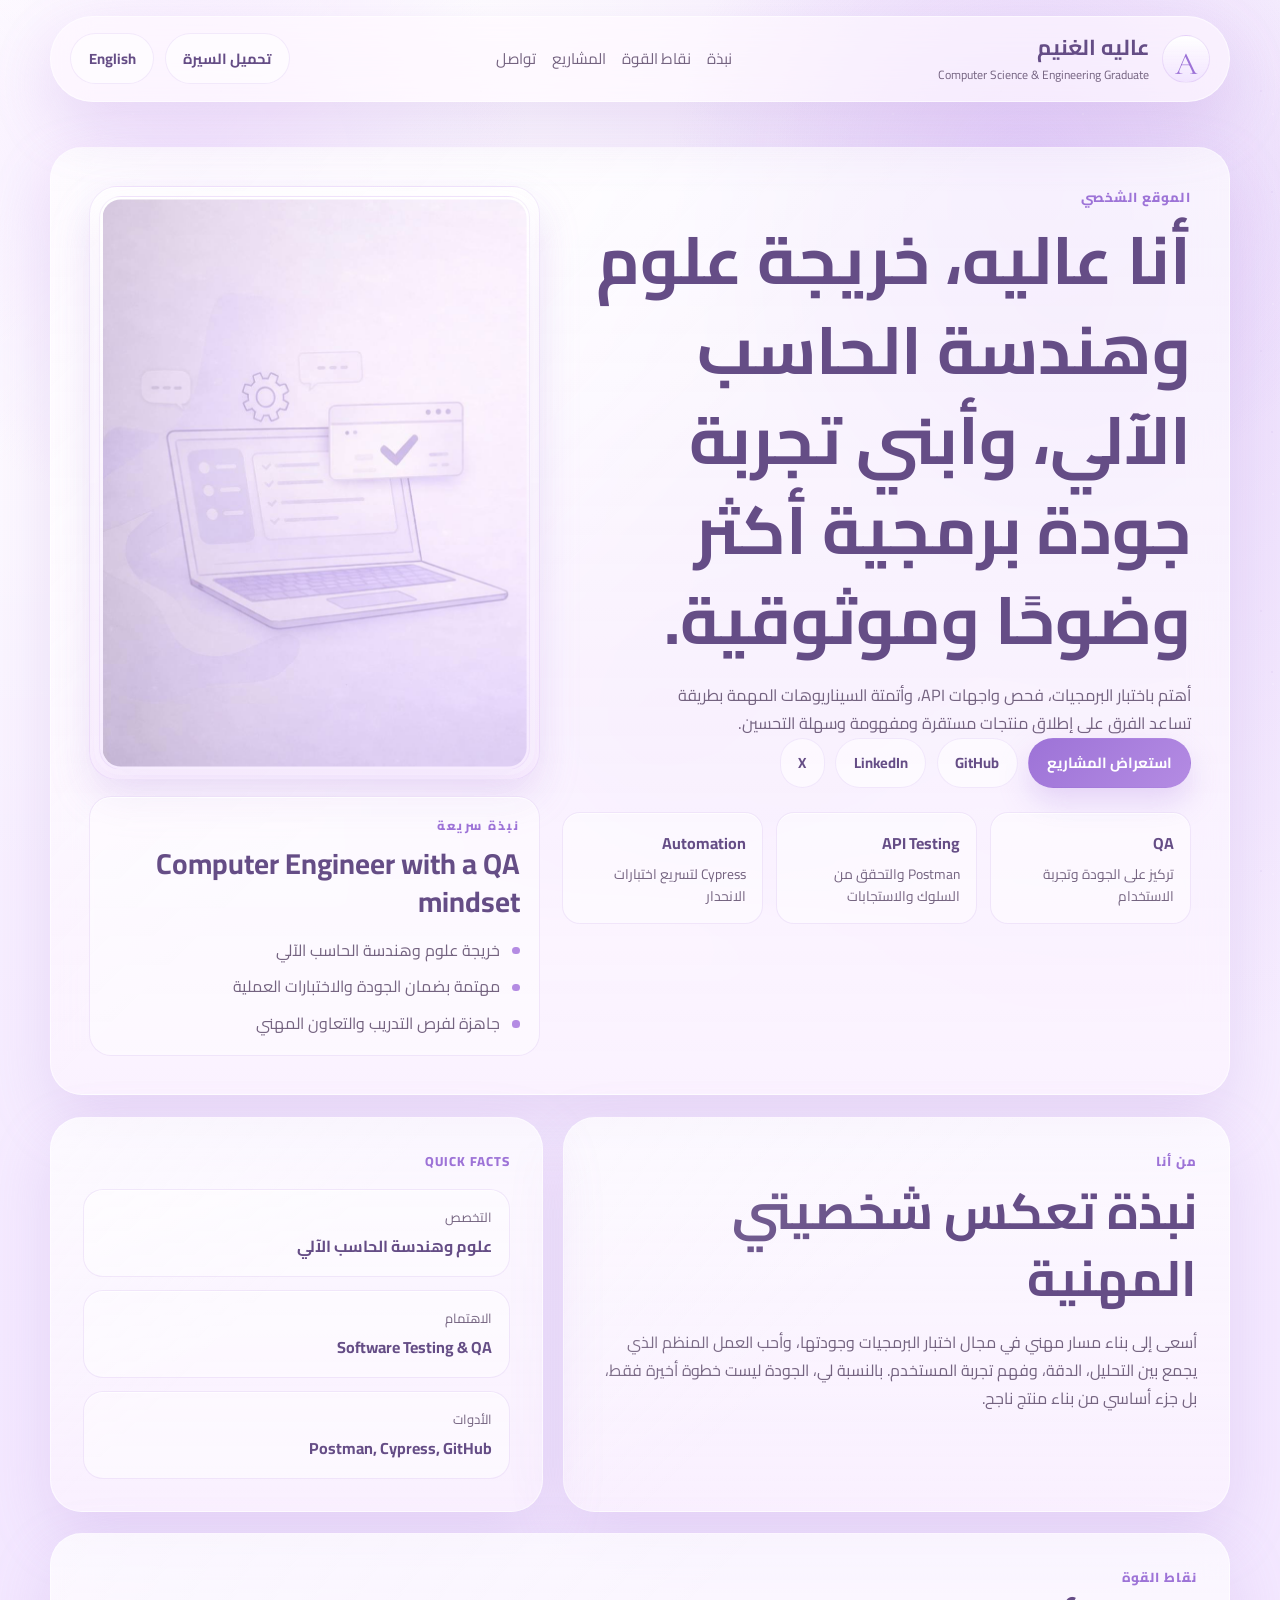
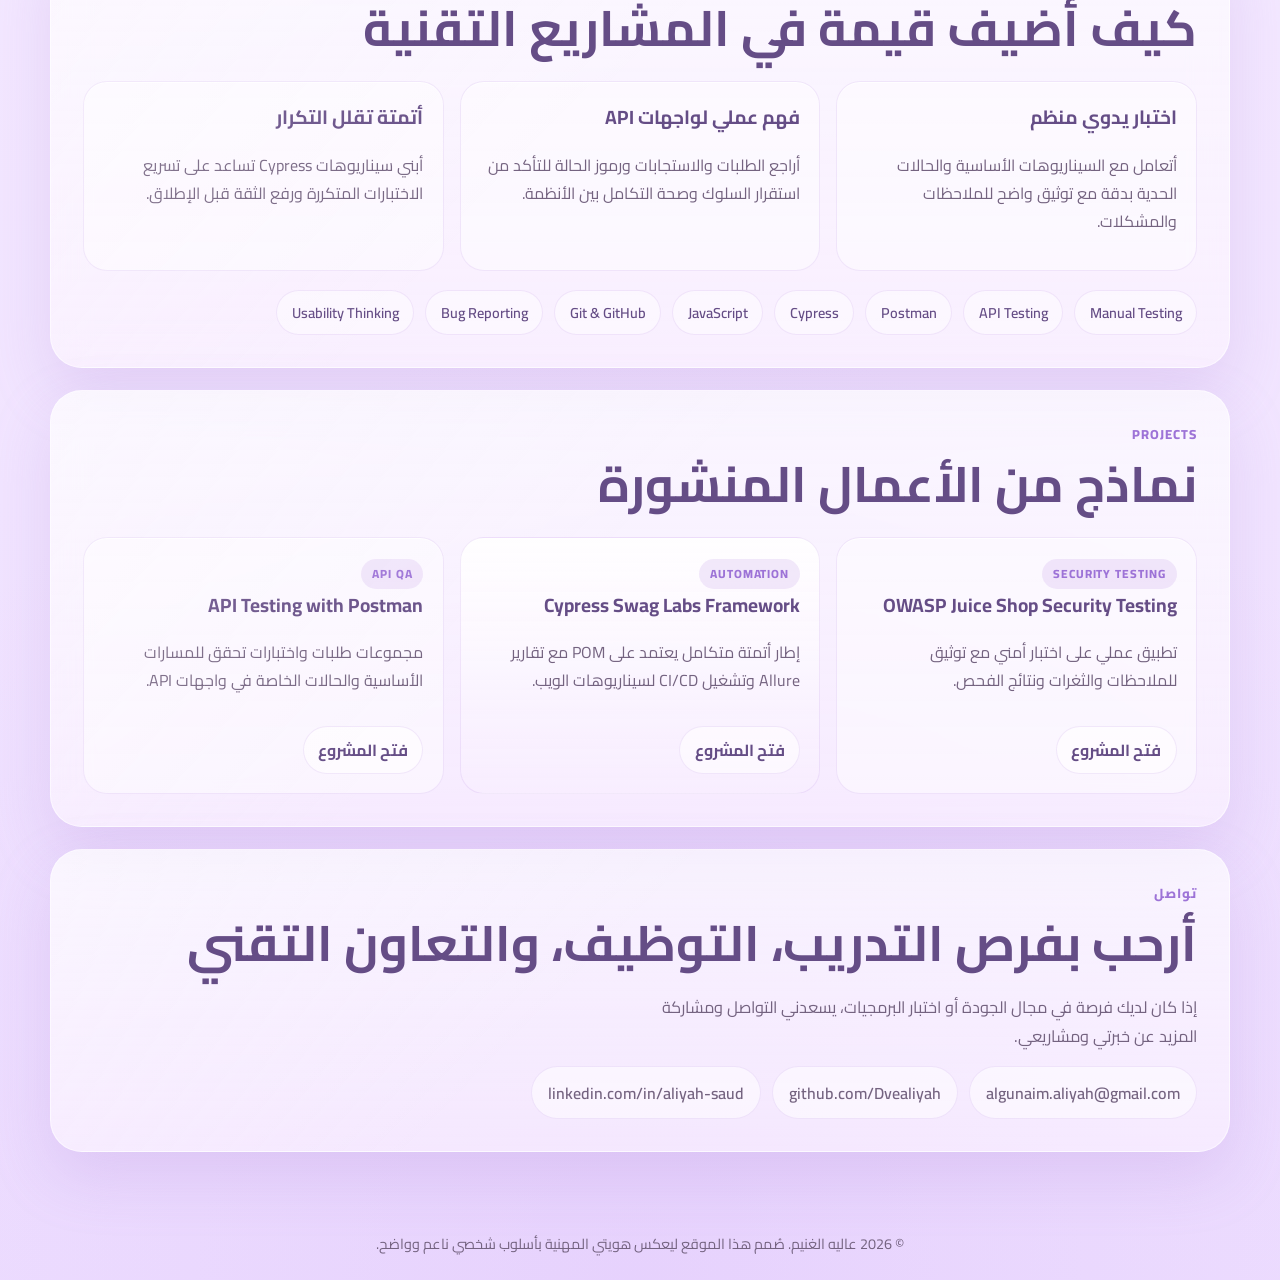
==== index.html @ 01784c76 "Add files via upload" ====
<!DOCTYPE html>
<html lang="ar" dir="rtl">
<head>
  <meta charset="UTF-8">
  <meta name="viewport" content="width=device-width, initial-scale=1.0">
  <title>عاليه الغنيم | موقع شخصي</title>
  <meta
    name="description"
    content="الموقع الشخصي لعاليه الغنيم، خريجة علوم وهندسة الحاسب الآلي، مع نبذة ومهارات ومشاريع في اختبار البرمجيات وضمان الجودة."
  >
  <link rel="preconnect" href="https://fonts.googleapis.com">
  <link rel="preconnect" href="https://fonts.gstatic.com" crossorigin>
  <link
    href="https://fonts.googleapis.com/css2?family=Cairo:wght@400;600;700;800&family=Cormorant+Garamond:wght@500;600;700&family=Manrope:wght@400;500;600;700&display=swap"
    rel="stylesheet"
  >
  <link rel="stylesheet" href="style.css">
</head>
<body>
  <div class="page-glow" aria-hidden="true"></div>
  <div class="page-noise" aria-hidden="true"></div>

  <header class="topbar">
    <a class="brand" href="#home" aria-label="الرئيسية">
      <span class="brand-mark">A</span>
      <span class="brand-copy">
        <strong>عاليه الغنيم</strong>
        <small>Computer Science & Engineering Graduate</small>
      </span>
    </a>

    <nav class="nav-links" aria-label="التنقل الرئيسي">
      <a href="#about">نبذة</a>
      <a href="#strengths">نقاط القوة</a>
      <a href="#projects">المشاريع</a>
      <a href="#contact">تواصل</a>
    </nav>

    <div class="top-actions">
      <a class="btn btn-soft" href="Aliyah AlGhunaim.CV" download>تحميل السيرة</a>
      <a class="btn btn-soft" href="en.html">English</a>
    </div>
  </header>

  <main id="home">
    <section class="hero panel reveal">
      <div class="hero-copy">
        <p class="eyebrow">الموقع الشخصي</p>
        <h1>أنا عاليه، خريجة علوم وهندسة الحاسب الآلي، وأبني تجربة جودة برمجية أكثر وضوحًا وموثوقية.</h1>
        <p class="lead">
          أهتم باختبار البرمجيات، فحص واجهات API، وأتمتة السيناريوهات المهمة بطريقة تساعد الفرق على
          إطلاق منتجات مستقرة ومفهومة وسهلة التحسين.
        </p>

        <div class="hero-actions">
          <a class="btn btn-primary" href="#projects">استعراض المشاريع</a>
          <a class="btn btn-soft" href="https://github.com/Dvealiyah" target="_blank" rel="noopener noreferrer">GitHub</a>
          <a class="btn btn-soft" href="https://www.linkedin.com/in/aliyah-saud" target="_blank" rel="noopener noreferrer">LinkedIn</a>
          <a class="btn btn-soft" href="https://x.com/Dvealiyah" target="_blank" rel="noopener noreferrer">X</a>
        </div>

        <div class="hero-metrics">
          <article>
            <strong>QA</strong>
            <span>تركيز على الجودة وتجربة الاستخدام</span>
          </article>
          <article>
            <strong>API Testing</strong>
            <span>Postman والتحقق من السلوك والاستجابات</span>
          </article>
          <article>
            <strong>Automation</strong>
            <span>Cypress لتسريع اختبارات الانحدار</span>
          </article>
        </div>
      </div>

      <div class="hero-visual">
        <figure class="portrait-card">
          <img src="qa-illustration-v2.jpg" alt="رسم توضيحي لاختبار البرمجيات على جهاز محمول">
        </figure>

        <aside class="status-card">
          <p>نبذة سريعة</p>
          <h2>Computer Engineer with a QA mindset</h2>
          <ul>
            <li>خريجة علوم وهندسة الحاسب الآلي</li>
            <li>مهتمة بضمان الجودة والاختبارات العملية</li>
            <li>جاهزة لفرص التدريب والتعاون المهني</li>
          </ul>
        </aside>
      </div>
    </section>

    <section id="about" class="section-grid reveal">
      <article class="panel intro-card">
        <p class="eyebrow">من أنا</p>
        <h2>نبذة تعكس شخصيتي المهنية</h2>
        <p>
          أسعى إلى بناء مسار مهني في مجال اختبار البرمجيات وجودتها، وأحب العمل المنظم الذي يجمع بين
          التحليل، الدقة، وفهم تجربة المستخدم. بالنسبة لي، الجودة ليست خطوة أخيرة فقط، بل جزء أساسي
          من بناء منتج ناجح.
        </p>
      </article>

      <article class="panel facts-card">
        <p class="eyebrow">Quick Facts</p>
        <div class="facts-list">
          <div>
            <span>التخصص</span>
            <strong>علوم وهندسة الحاسب الآلي</strong>
          </div>
          <div>
            <span>الاهتمام</span>
            <strong>Software Testing & QA</strong>
          </div>
          <div>
            <span>الأدوات</span>
            <strong>Postman, Cypress, GitHub</strong>
          </div>
        </div>
      </article>
    </section>

    <section id="strengths" class="panel reveal">
      <div class="section-heading">
        <p class="eyebrow">نقاط القوة</p>
        <h2>كيف أضيف قيمة في المشاريع التقنية</h2>
      </div>

      <div class="cards three-up">
        <article class="soft-card">
          <h3>اختبار يدوي منظم</h3>
          <p>أتعامل مع السيناريوهات الأساسية والحالات الحدية بدقة مع توثيق واضح للملاحظات والمشكلات.</p>
        </article>

        <article class="soft-card">
          <h3>فهم عملي لواجهات API</h3>
          <p>أراجع الطلبات والاستجابات ورموز الحالة للتأكد من استقرار السلوك وصحة التكامل بين الأنظمة.</p>
        </article>

        <article class="soft-card">
          <h3>أتمتة تقلل التكرار</h3>
          <p>أبني سيناريوهات Cypress تساعد على تسريع الاختبارات المتكررة ورفع الثقة قبل الإطلاق.</p>
        </article>
      </div>

      <div class="skill-band">
        <span>Manual Testing</span>
        <span>API Testing</span>
        <span>Postman</span>
        <span>Cypress</span>
        <span>JavaScript</span>
        <span>Git & GitHub</span>
        <span>Bug Reporting</span>
        <span>Usability Thinking</span>
      </div>
    </section>

    <section id="projects" class="panel reveal">
      <div class="section-heading">
        <p class="eyebrow">Projects</p>
        <h2>نماذج من الأعمال المنشورة</h2>
      </div>

      <div class="cards project-layout">
        <article class="project-card">
          <span class="pill">Security Testing</span>
          <h3>OWASP Juice Shop Security Testing</h3>
          <p>تطبيق عملي على اختبار أمني مع توثيق للملاحظات والثغرات ونتائج الفحص.</p>
          <a href="https://github.com/Dvealiyah/owasp-juice-shop-security-testing" target="_blank" rel="noopener noreferrer">فتح المشروع</a>
        </article>

        <article class="project-card featured">
          <span class="pill">Automation</span>
          <h3> Cypress Swag Labs Framework</h3>
          <p>إطار أتمتة متكامل يعتمد على POM مع تقارير Allure وتشغيل CI/CD لسيناريوهات الويب.</p>
          <a href="https://github.com/Dvealiyah/Cypress-Automation-Project-Swag-Labs-POM-Allure-Reports-CI-CD" target="_blank" rel="noopener noreferrer">فتح المشروع</a>
        </article>

        <article class="project-card">
          <span class="pill">API QA</span>
          <h3>API Testing with Postman</h3>
          <p>مجموعات طلبات واختبارات تحقق للمسارات الأساسية والحالات الخاصة في واجهات API.</p>
          <a href="https://github.com/Dvealiyah/API-Testing-Postman-" target="_blank" rel="noopener noreferrer">فتح المشروع</a>
        </article>
      </div>
    </section>

    <section id="contact" class="contact-block reveal">
      <article class="panel contact-panel">
        <div class="section-heading">
          <p class="eyebrow">تواصل</p>
          <h2>أرحب بفرص التدريب، التوظيف، والتعاون التقني</h2>
        </div>

        <p class="lead">
          إذا كان لديك فرصة في مجال الجودة أو اختبار البرمجيات، يسعدني التواصل ومشاركة المزيد عن
          خبرتي ومشاريعي.
        </p>

        <div class="contact-links">
          <a href="mailto:algunaim.aliyah@gmail.com">algunaim.aliyah@gmail.com</a>
          <a href="https://github.com/Dvealiyah" target="_blank" rel="noopener noreferrer">github.com/Dvealiyah</a>
          <a href="https://www.linkedin.com/in/aliyah-saud" target="_blank" rel="noopener noreferrer">linkedin.com/in/aliyah-saud</a>
        </div>
      </article>
    </section>
  </main>

  <footer class="footer">
    <p>© 2026 عاليه الغنيم. صُمم هذا الموقع ليعكس هويتي المهنية بأسلوب شخصي ناعم وواضح.</p>
  </footer>
</body>
</html>
---- style.css ----
:root {
  --bg: #f8f1ff;
  --bg-deep: #eadbff;
  --surface: rgba(255, 255, 255, 0.58);
  --surface-strong: rgba(255, 255, 255, 0.74);
  --line: rgba(154, 118, 191, 0.2);
  --line-strong: rgba(154, 118, 191, 0.34);
  --text: #5d4d69;
  --text-soft: #746380;
  --heading: #654d86;
  --accent: #b48be3;
  --accent-strong: #9d73d7;
  --accent-fade: rgba(180, 139, 227, 0.18);
  --shadow: 0 24px 60px rgba(173, 133, 215, 0.22);
  --radius-xl: 32px;
  --radius-lg: 24px;
  --radius-md: 18px;
  --max-width: 1180px;
}

* {
  box-sizing: border-box;
}

html {
  scroll-behavior: smooth;
}

body {
  margin: 0;
  min-height: 100vh;
  font-family: "Manrope", sans-serif;
  color: var(--text);
  background:
    radial-gradient(circle at top left, rgba(255, 255, 255, 0.92), transparent 28%),
    radial-gradient(circle at 85% 12%, rgba(202, 167, 245, 0.34), transparent 26%),
    radial-gradient(circle at 50% 100%, rgba(219, 190, 250, 0.4), transparent 32%),
    linear-gradient(180deg, #fefbff 0%, #f4e9ff 46%, #eedfff 100%);
  line-height: 1.75;
  overflow-x: hidden;
}

body,
button,
input,
textarea {
  -webkit-font-smoothing: antialiased;
}

img {
  max-width: 100%;
}

a {
  color: inherit;
}

.page-glow,
.page-noise {
  position: fixed;
  inset: 0;
  pointer-events: none;
  z-index: -2;
}

.page-glow {
  background:
    radial-gradient(circle at 15% 20%, rgba(244, 229, 255, 0.95), transparent 26%),
    radial-gradient(circle at 80% 18%, rgba(214, 182, 247, 0.42), transparent 28%),
    radial-gradient(circle at 50% 80%, rgba(232, 211, 252, 0.46), transparent 35%);
}

.page-noise {
  z-index: -1;
  opacity: 0.22;
  background-image:
    radial-gradient(circle at 20% 30%, rgba(255, 255, 255, 0.8) 0 1px, transparent 1.2px),
    radial-gradient(circle at 70% 60%, rgba(255, 255, 255, 0.75) 0 1px, transparent 1.2px),
    radial-gradient(circle at 30% 80%, rgba(201, 176, 235, 0.7) 0 1px, transparent 1.3px),
    radial-gradient(circle at 85% 35%, rgba(201, 176, 235, 0.7) 0 1px, transparent 1.3px);
  background-size: 210px 210px, 190px 190px, 240px 240px, 260px 260px;
}

.topbar,
main,
.footer {
  width: min(var(--max-width), calc(100% - 2rem));
  margin-inline: auto;
}

.topbar {
  margin-top: 1rem;
  padding: 1rem 1.2rem;
  border: 1px solid rgba(255, 255, 255, 0.55);
  border-radius: 999px;
  background: rgba(255, 248, 255, 0.62);
  backdrop-filter: blur(18px);
  box-shadow: var(--shadow);
  display: flex;
  align-items: center;
  justify-content: space-between;
  gap: 1rem;
  position: sticky;
  top: 0.85rem;
  z-index: 20;
}

.brand {
  display: inline-flex;
  align-items: center;
  gap: 0.8rem;
  text-decoration: none;
  min-width: 0;
}

.brand-mark {
  width: 3rem;
  height: 3rem;
  border-radius: 50%;
  display: grid;
  place-items: center;
  flex-shrink: 0;
  font-family: "Cormorant Garamond", serif;
  font-size: 2rem;
  color: var(--accent-strong);
  background: linear-gradient(180deg, rgba(255, 255, 255, 0.95), rgba(240, 226, 255, 0.84));
  border: 1px solid rgba(180, 139, 227, 0.22);
  box-shadow: inset 0 1px 0 rgba(255, 255, 255, 0.8);
}


.brand-copy {
  display: grid;
  gap: 0.1rem;
}

.brand-copy strong,
.brand-copy small {
  white-space: nowrap;
}

.brand-copy strong {
  font-family: "Cormorant Garamond", serif;
  font-size: 1.35rem;
  font-weight: 700;
  color: var(--heading);
}

.brand-copy small {
  font-size: 0.75rem;
  color: var(--text-soft);
}

.nav-links,
.top-actions,
.hero-actions,
.contact-links,
.skill-band {
  display: flex;
  flex-wrap: wrap;
}

.nav-links {
  gap: 1rem;
}

.nav-links a {
  text-decoration: none;
  font-size: 0.95rem;
  color: var(--text-soft);
  transition: color 0.2s ease, transform 0.2s ease;
}

.nav-links a:hover,
.nav-links a:focus-visible {
  color: var(--heading);
  transform: translateY(-1px);
}

.top-actions,
.hero-actions {
  gap: 0.65rem;
}

.btn {
  display: inline-flex;
  align-items: center;
  justify-content: center;
  padding: 0.72rem 1.1rem;
  border-radius: 999px;
  text-decoration: none;
  font-size: 0.92rem;
  font-weight: 700;
  border: 1px solid transparent;
  transition: transform 0.2s ease, box-shadow 0.2s ease, border-color 0.2s ease, background-color 0.2s ease;
}

.btn:hover,
.btn:focus-visible {
  transform: translateY(-2px);
}

.btn-primary {
  color: #fff;
  background: linear-gradient(135deg, var(--accent-strong), var(--accent));
  box-shadow: 0 14px 30px rgba(180, 139, 227, 0.3);
}

.btn-soft {
  color: var(--heading);
  background: rgba(255, 255, 255, 0.56);
  border-color: rgba(180, 139, 227, 0.16);
}

main {
  padding: 2.8rem 0 4rem;
}

.panel {
  position: relative;
  overflow: hidden;
  border: 1px solid rgba(255, 255, 255, 0.58);
  border-radius: var(--radius-xl);
  background: linear-gradient(180deg, rgba(255, 255, 255, 0.68), rgba(255, 247, 255, 0.55));
  box-shadow: var(--shadow);
  backdrop-filter: blur(18px);
}

.panel::after {
  content: "";
  position: absolute;
  inset: 0;
  background: linear-gradient(135deg, rgba(255, 255, 255, 0.2), transparent 45%);
  pointer-events: none;
}

.hero {
  display: grid;
  grid-template-columns: minmax(0, 1.2fr) minmax(290px, 0.86fr);
  gap: 1.4rem;
  padding: clamp(1.5rem, 3vw, 2.4rem);
}

.hero-copy,
.hero-visual,
.section-heading,
.facts-list,
.status-card ul {
  position: relative;
  z-index: 1;
}

.hero-copy h1,
.section-heading h2,
.intro-card h2,
.status-card h2 {
  margin: 0;
  font-family: "Cormorant Garamond", serif;
  color: var(--heading);
  line-height: 1.08;
}

.hero-copy h1 {
  margin-top: 0.4rem;
  font-size: clamp(2.35rem, 5.2vw, 4.7rem);
}

.eyebrow {
  margin: 0;
  color: var(--accent-strong);
  font-size: 0.82rem;
  letter-spacing: 0.18em;
  text-transform: uppercase;
  font-weight: 800;
}

.lead {
  margin: 1rem 0 0;
  max-width: 60ch;
  color: var(--text-soft);
  font-size: 1.02rem;
}

.hero-metrics {
  display: grid;
  grid-template-columns: repeat(3, minmax(0, 1fr));
  gap: 0.85rem;
  margin-top: 1.5rem;
}

.hero-metrics article,
.soft-card,
.project-card,
.status-card,
.facts-list > div {
  border: 1px solid rgba(180, 139, 227, 0.18);
  background: rgba(255, 255, 255, 0.46);
  box-shadow: inset 0 1px 0 rgba(255, 255, 255, 0.72);
}

.hero-metrics article {
  padding: 1rem;
  border-radius: var(--radius-md);
}

.hero-metrics strong {
  display: block;
  color: var(--heading);
  font-size: 1rem;
}

.hero-metrics span {
  display: block;
  margin-top: 0.35rem;
  color: var(--text-soft);
  font-size: 0.86rem;
  line-height: 1.6;
}

.hero-visual {
  display: grid;
  gap: 1rem;
  align-content: start;
}

.portrait-card {
  margin: 0;
  padding: 0.55rem;
  border-radius: 28px;
  background: linear-gradient(180deg, rgba(255, 255, 255, 0.64), rgba(248, 236, 255, 0.65));
  border: 1px solid rgba(180, 139, 227, 0.16);
  box-shadow:
    inset 0 1px 0 rgba(255, 255, 255, 0.8),
    0 18px 42px rgba(184, 148, 224, 0.18);
}

.portrait-card img {
  display: block;
  width: 100%;
  aspect-ratio: 3 / 4;
  object-fit: cover;
  object-position: center 18%;
  border-radius: 22px;
  background: linear-gradient(180deg, rgba(255, 255, 255, 0.55), rgba(245, 233, 255, 0.72));
  padding: 0.15rem;
  border: 1px solid rgba(188, 150, 227, 0.14);
  box-shadow:
    0 0 0 5px rgba(255, 255, 255, 0.16),
    0 18px 36px rgba(191, 157, 228, 0.16);
}

.status-card {
  padding: 1.1rem 1.2rem;
  border-radius: 22px;
}

.status-card p {
  margin: 0;
  color: var(--accent-strong);
  font-size: 0.78rem;
  font-weight: 800;
  letter-spacing: 0.16em;
  text-transform: uppercase;
}

.status-card h2 {
  margin-top: 0.45rem;
  font-size: 1.8rem;
}

.status-card ul {
  margin: 0.9rem 0 0;
  padding: 0;
  list-style: none;
  display: grid;
  gap: 0.55rem;
}

.status-card li {
  position: relative;
  padding-inline-start: 1.2rem;
  color: var(--text-soft);
}

.status-card li::before {
  content: "";
  position: absolute;
  inset-inline-start: 0;
  top: 0.7rem;
  width: 0.45rem;
  height: 0.45rem;
  border-radius: 50%;
  background: var(--accent);
}

.section-grid {
  display: grid;
  grid-template-columns: 1.15fr 0.85fr;
  gap: 1.2rem;
  margin-top: 1.35rem;
}

.intro-card,
.facts-card,
#strengths,
#projects,
.contact-panel {
  padding: clamp(1.4rem, 2.8vw, 2rem);
}

.intro-card p:last-child,
.soft-card p,
.project-card p,
.facts-list span,
.contact-links a {
  color: var(--text-soft);
}

.intro-card h2,
.section-heading h2 {
  margin-top: 0.35rem;
  font-size: clamp(2rem, 4vw, 3.1rem);
}

.facts-list {
  display: grid;
  gap: 0.8rem;
  margin-top: 1rem;
}

.facts-list > div {
  padding: 1rem 1.1rem;
  border-radius: 20px;
}

.facts-list span,
.facts-list strong {
  display: block;
}

.facts-list span {
  font-size: 0.82rem;
}

.facts-list strong {
  margin-top: 0.2rem;
  color: var(--heading);
  font-size: 1rem;
}

#strengths,
#projects,
.contact-block {
  margin-top: 1.35rem;
}

.cards {
  margin-top: 1.2rem;
  display: grid;
  gap: 1rem;
}

.three-up,
.project-layout {
  grid-template-columns: repeat(3, minmax(0, 1fr));
}

.soft-card,
.project-card {
  position: relative;
  padding: 1.2rem;
  border-radius: 24px;
}

.soft-card h3,
.project-card h3 {
  margin: 0 0 0.45rem;
  color: var(--heading);
  font-size: 1.2rem;
}

.skill-band {
  gap: 0.7rem;
  margin-top: 1.2rem;
}

.skill-band span {
  padding: 0.55rem 0.9rem;
  border-radius: 999px;
  border: 1px solid rgba(180, 139, 227, 0.18);
  background: rgba(255, 255, 255, 0.46);
  color: var(--heading);
  font-size: 0.9rem;
  font-weight: 600;
}

.pill {
  display: inline-flex;
  width: fit-content;
  padding: 0.28rem 0.68rem;
  border-radius: 999px;
  background: var(--accent-fade);
  color: var(--accent-strong);
  font-size: 0.74rem;
  font-weight: 800;
  letter-spacing: 0.08em;
  text-transform: uppercase;
}

.project-card a,
.contact-links a {
  text-decoration: none;
}

.project-card a {
  display: inline-flex;
  width: fit-content;
  margin-top: 1rem;
  padding: 0.55rem 0.9rem;
  border-radius: 999px;
  background: rgba(255, 255, 255, 0.58);
  border: 1px solid rgba(180, 139, 227, 0.18);
  color: var(--heading);
  font-weight: 700;
}

.project-card.featured {
  background:
    linear-gradient(180deg, rgba(255, 255, 255, 0.78), rgba(246, 233, 255, 0.68)),
    rgba(255, 255, 255, 0.5);
}

.contact-links {
  gap: 0.7rem;
  margin-top: 1rem;
}

.contact-links a {
  padding: 0.72rem 1rem;
  border-radius: 999px;
  border: 1px solid rgba(180, 139, 227, 0.18);
  background: rgba(255, 255, 255, 0.52);
  font-weight: 600;
}

.footer {
  margin-bottom: 1.5rem;
  text-align: center;
  color: var(--text-soft);
  font-size: 0.9rem;
}


.reveal {
  animation: rise 0.8s ease both;
}

@keyframes rise {
  from {
    opacity: 0;
    transform: translateY(18px);
  }
  to {
    opacity: 1;
    transform: translateY(0);
  }
}

html[dir="rtl"] body {
  font-family: "Cairo", "Manrope", sans-serif;
}

html[dir="rtl"] .brand-copy strong,
html[dir="rtl"] .hero-copy h1,
html[dir="rtl"] .section-heading h2,
html[dir="rtl"] .intro-card h2,
html[dir="rtl"] .status-card h2 {
  font-family: "Cairo", sans-serif;
  line-height: 1.35;
}

html[dir="rtl"] .eyebrow {
  letter-spacing: 0.08em;
}

@media (max-width: 1080px) {
  .topbar {
    border-radius: 28px;
    padding-inline: 1rem;
    flex-wrap: wrap;
    position: static;
  }

  .nav-links,
  .top-actions {
    width: 100%;
    justify-content: center;
  }

  .hero,
  .section-grid {
    grid-template-columns: 1fr;
  }

  .three-up,
  .project-layout,
  .hero-metrics {
    grid-template-columns: 1fr 1fr;
  }
}

@media (max-width: 720px) {
  .topbar,
  main,
  .footer {
    width: min(var(--max-width), calc(100% - 1rem));
  }

  .brand {
    width: 100%;
    justify-content: center;
  }

  .brand-copy strong,
  .brand-copy small {
    white-space: normal;
    text-align: center;
  }

  .hero {
    padding: 1.2rem;
  }

  .hero-copy h1 {
    font-size: clamp(2rem, 10vw, 3rem);
  }

  .three-up,
  .project-layout,
  .hero-metrics {
    grid-template-columns: 1fr;
  }

  .btn,
  .project-card a,
  .contact-links a {
    width: 100%;
  }
}
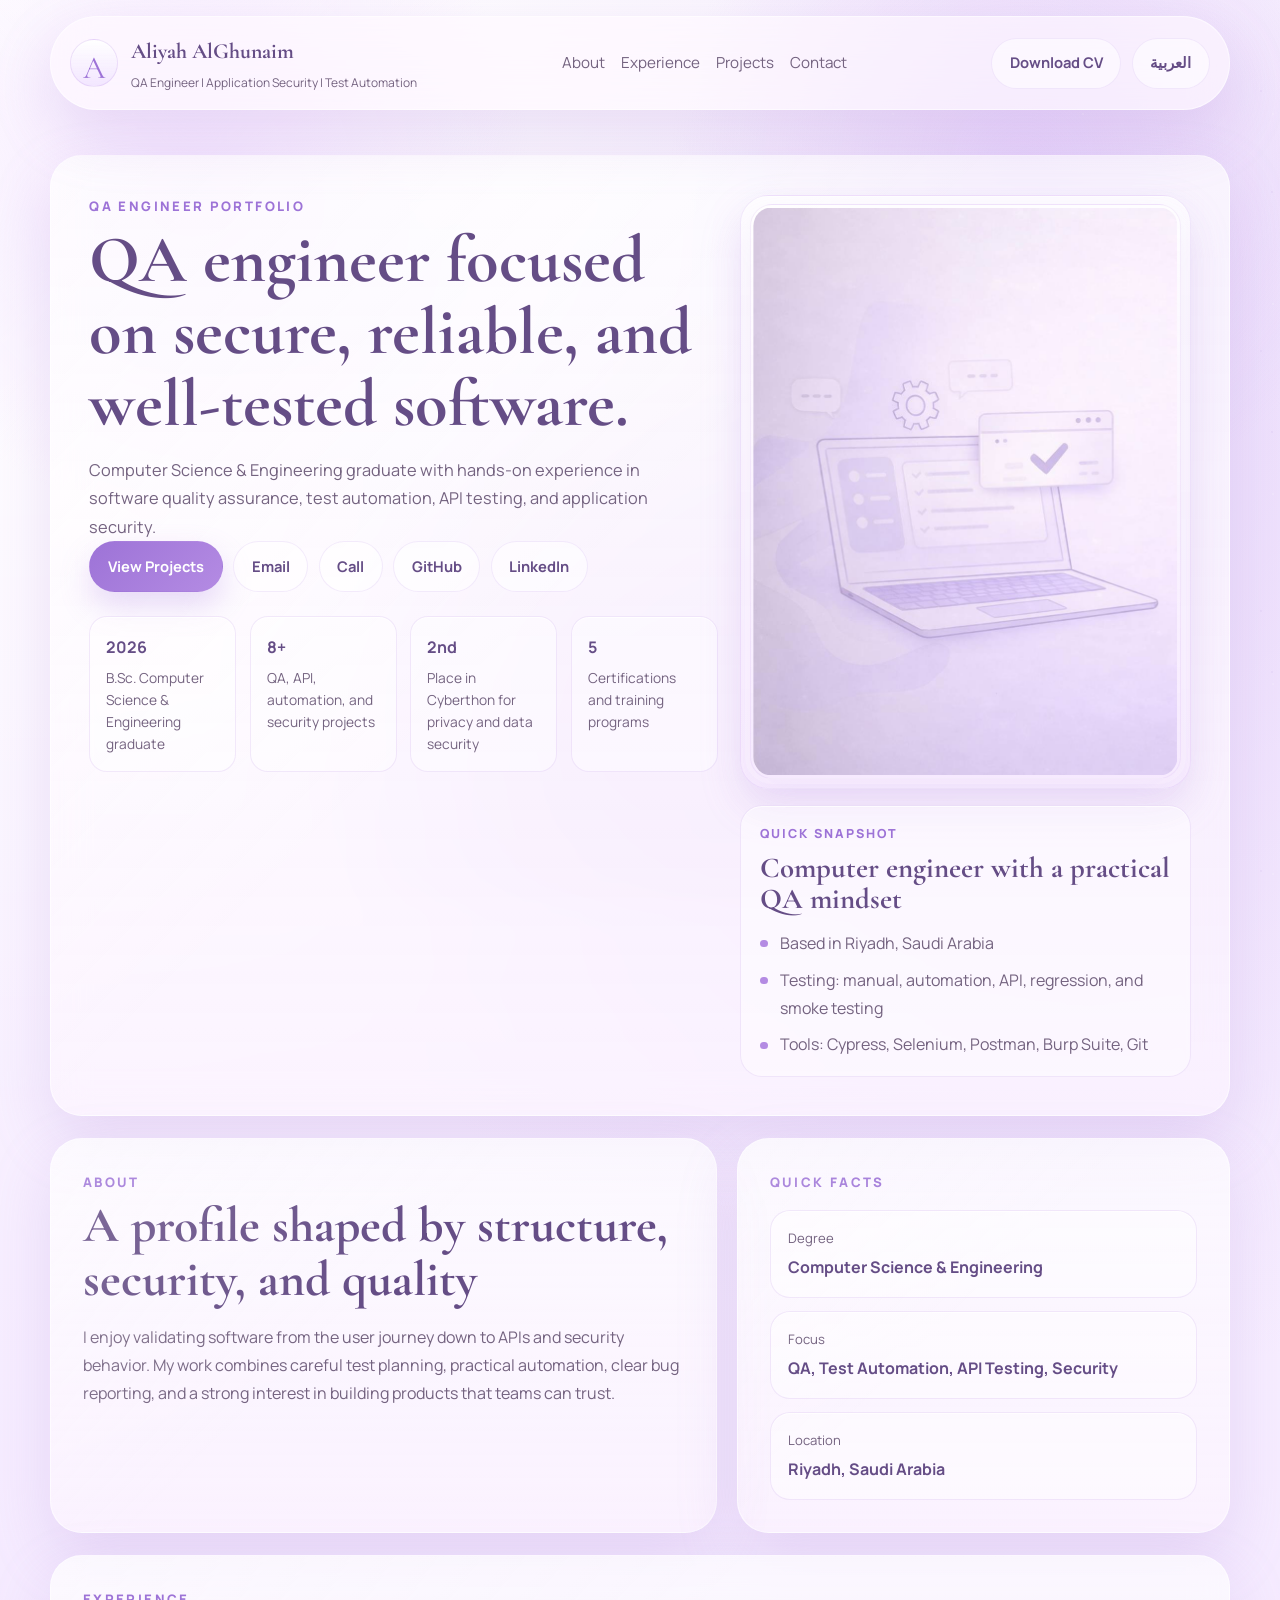
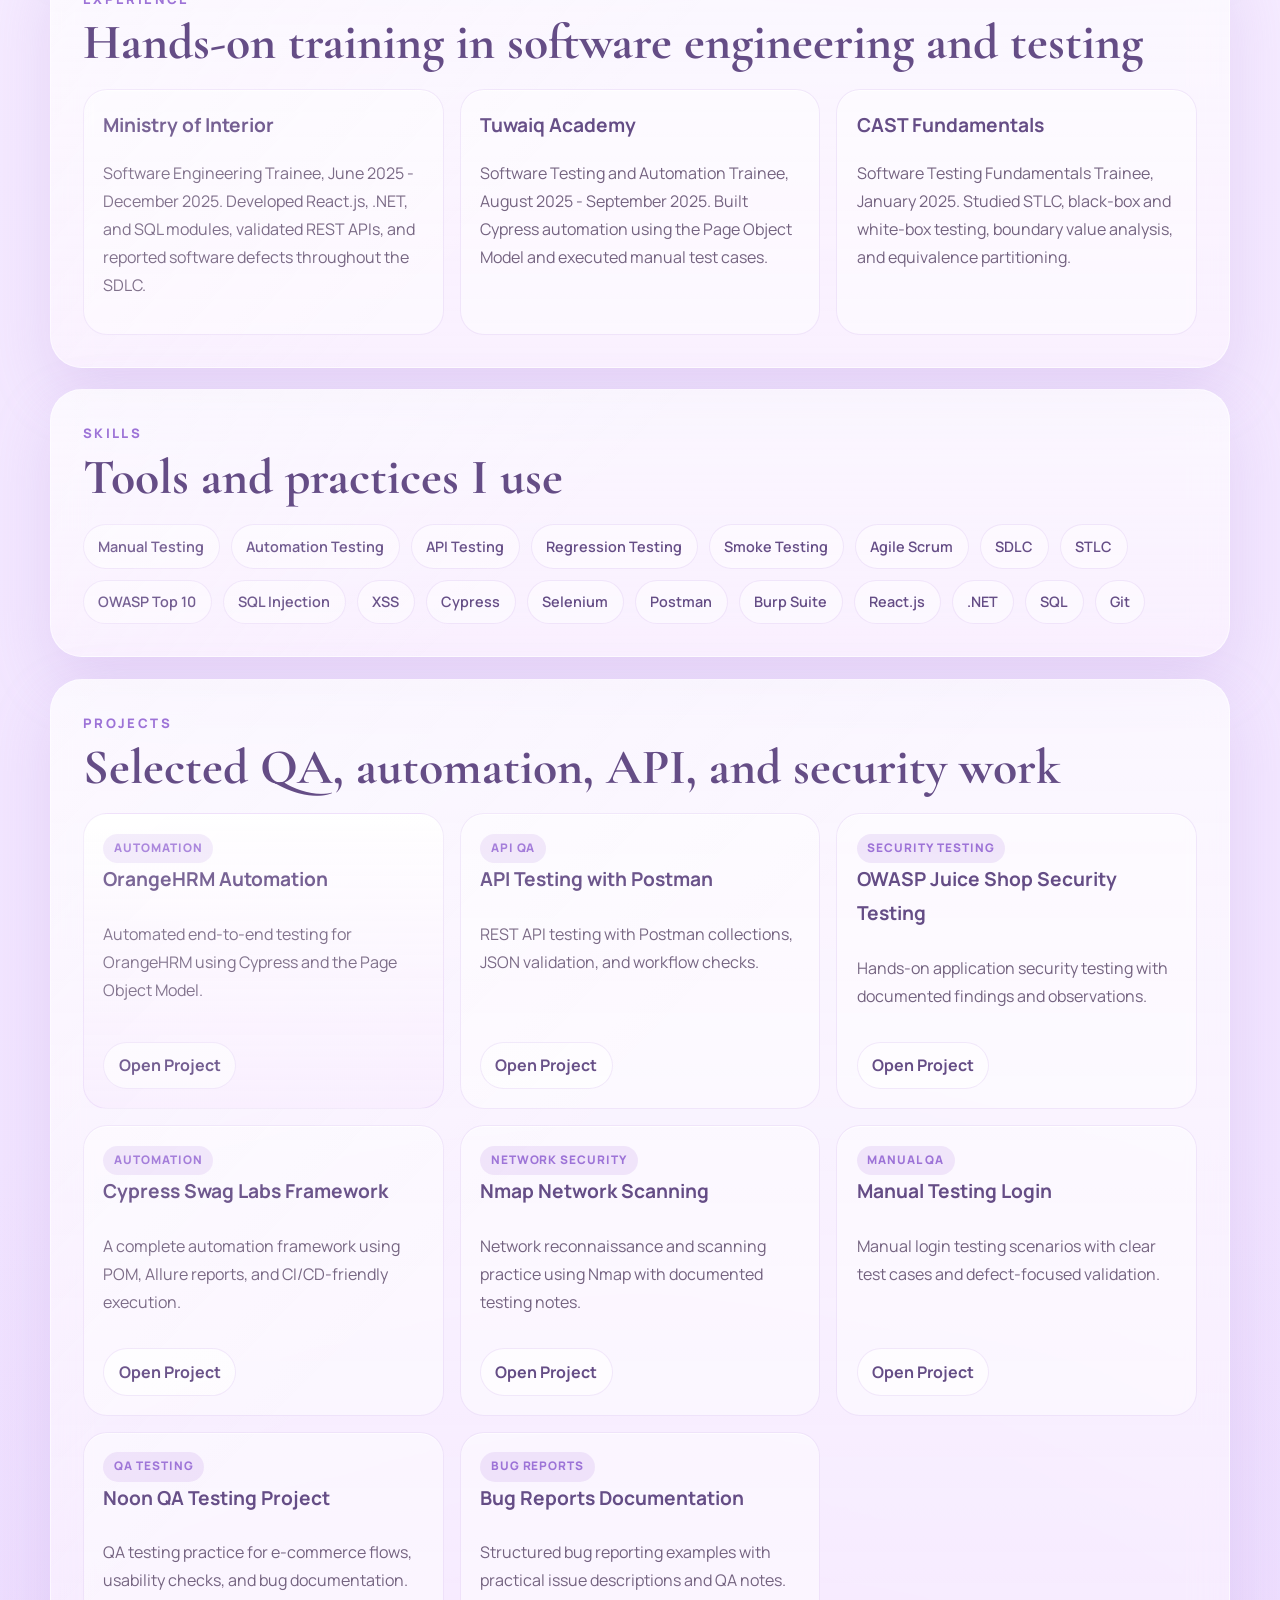
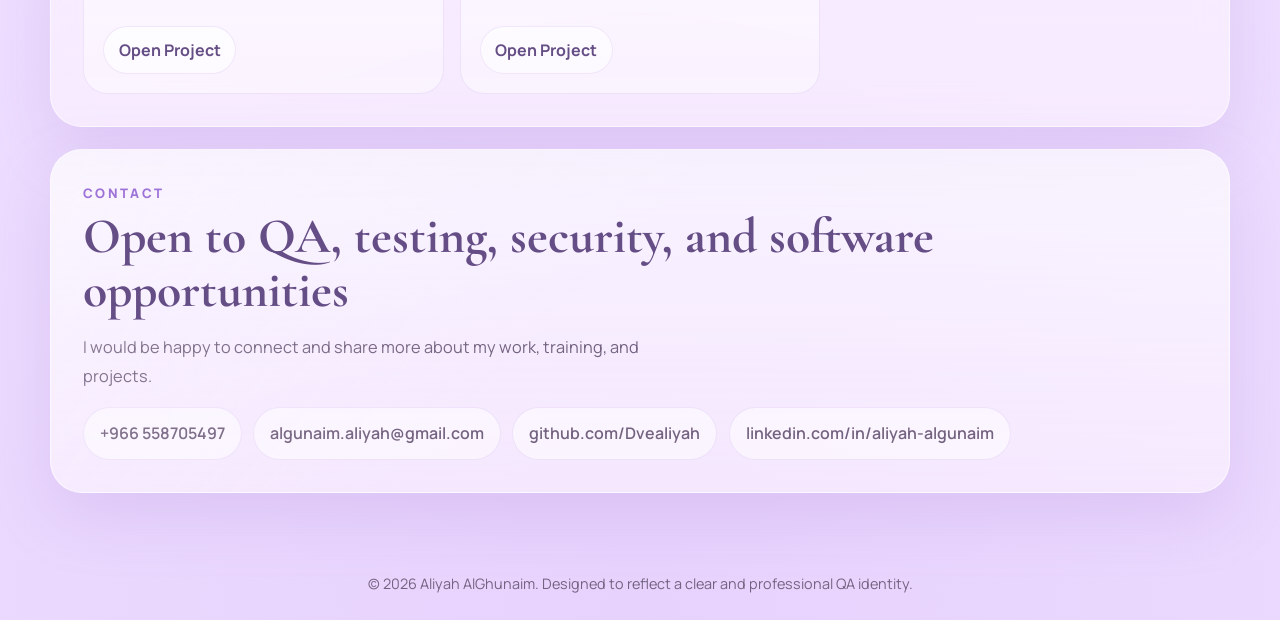
==== commit cbf417ce: "Update QA portfolio website" ====
--- a/index.html
+++ b/index.html
@@ -1,19 +1,13 @@
-<!DOCTYPE html>
-<html lang="ar" dir="rtl">
+﻿<!DOCTYPE html>
+<html lang="en" dir="ltr">
 <head>
   <meta charset="UTF-8">
   <meta name="viewport" content="width=device-width, initial-scale=1.0">
-  <title>عاليه الغنيم | موقع شخصي</title>
-  <meta
-    name="description"
-    content="الموقع الشخصي لعاليه الغنيم، خريجة علوم وهندسة الحاسب الآلي، مع نبذة ومهارات ومشاريع في اختبار البرمجيات وضمان الجودة."
-  >
+  <title>Aliyah AlGhunaim | QA Engineer Portfolio</title>
+  <meta name="description" content="Aliyah AlGhunaim portfolio for QA engineering, application security, test automation, API testing, and software quality projects.">
   <link rel="preconnect" href="https://fonts.googleapis.com">
   <link rel="preconnect" href="https://fonts.gstatic.com" crossorigin>
-  <link
-    href="https://fonts.googleapis.com/css2?family=Cairo:wght@400;600;700;800&family=Cormorant+Garamond:wght@500;600;700&family=Manrope:wght@400;500;600;700&display=swap"
-    rel="stylesheet"
-  >
+  <link href="https://fonts.googleapis.com/css2?family=Cairo:wght@400;600;700;800&family=Cormorant+Garamond:wght@500;600;700&family=Manrope:wght@400;500;600;700&display=swap" rel="stylesheet">
   <link rel="stylesheet" href="style.css">
 </head>
 <body>
@@ -21,72 +15,76 @@
   <div class="page-noise" aria-hidden="true"></div>
 
   <header class="topbar">
-    <a class="brand" href="#home" aria-label="الرئيسية">
+    <a class="brand" href="#home" aria-label="Home">
       <span class="brand-mark">A</span>
       <span class="brand-copy">
-        <strong>عاليه الغنيم</strong>
-        <small>Computer Science & Engineering Graduate</small>
+        <strong>Aliyah AlGhunaim</strong>
+        <small>QA Engineer | Application Security | Test Automation</small>
       </span>
     </a>
 
-    <nav class="nav-links" aria-label="التنقل الرئيسي">
-      <a href="#about">نبذة</a>
-      <a href="#strengths">نقاط القوة</a>
-      <a href="#projects">المشاريع</a>
-      <a href="#contact">تواصل</a>
+    <nav class="nav-links" aria-label="Primary navigation">
+      <a href="#about">About</a>
+      <a href="#experience">Experience</a>
+      <a href="#projects">Projects</a>
+      <a href="#contact">Contact</a>
     </nav>
 
     <div class="top-actions">
-      <a class="btn btn-soft" href="Aliyah AlGhunaim.CV" download>تحميل السيرة</a>
-      <a class="btn btn-soft" href="en.html">English</a>
+      <a class="btn btn-soft" href="Aliyah-AlGhunaim-CV.pdf" download>Download CV</a>
+      <a class="btn btn-soft" href="ar.html">العربية</a>
     </div>
   </header>
 
   <main id="home">
     <section class="hero panel reveal">
       <div class="hero-copy">
-        <p class="eyebrow">الموقع الشخصي</p>
-        <h1>أنا عاليه، خريجة علوم وهندسة الحاسب الآلي، وأبني تجربة جودة برمجية أكثر وضوحًا وموثوقية.</h1>
+        <p class="eyebrow">QA Engineer Portfolio</p>
+        <h1>QA engineer focused on secure, reliable, and well-tested software.</h1>
         <p class="lead">
-          أهتم باختبار البرمجيات، فحص واجهات API، وأتمتة السيناريوهات المهمة بطريقة تساعد الفرق على
-          إطلاق منتجات مستقرة ومفهومة وسهلة التحسين.
+          Computer Science & Engineering graduate with hands-on experience in software quality assurance, test automation, API testing, and application security.
         </p>
 
         <div class="hero-actions">
-          <a class="btn btn-primary" href="#projects">استعراض المشاريع</a>
+          <a class="btn btn-primary" href="#projects">View Projects</a>
+          <a class="btn btn-soft" href="mailto:algunaim.aliyah@gmail.com">Email</a>
+          <a class="btn btn-soft" href="tel:+966558705497">Call</a>
           <a class="btn btn-soft" href="https://github.com/Dvealiyah" target="_blank" rel="noopener noreferrer">GitHub</a>
-          <a class="btn btn-soft" href="https://www.linkedin.com/in/aliyah-saud" target="_blank" rel="noopener noreferrer">LinkedIn</a>
-          <a class="btn btn-soft" href="https://x.com/Dvealiyah" target="_blank" rel="noopener noreferrer">X</a>
+          <a class="btn btn-soft" href="https://www.linkedin.com/in/aliyah-algunaim" target="_blank" rel="noopener noreferrer">LinkedIn</a>
         </div>
 
-        <div class="hero-metrics">
+        <div class="hero-metrics stats-grid">
           <article>
-            <strong>QA</strong>
-            <span>تركيز على الجودة وتجربة الاستخدام</span>
+            <strong>2026</strong>
+            <span>B.Sc. Computer Science & Engineering graduate</span>
           </article>
           <article>
-            <strong>API Testing</strong>
-            <span>Postman والتحقق من السلوك والاستجابات</span>
+            <strong>8+</strong>
+            <span>QA, API, automation, and security projects</span>
           </article>
           <article>
-            <strong>Automation</strong>
-            <span>Cypress لتسريع اختبارات الانحدار</span>
+            <strong>2nd</strong>
+            <span>Place in Cyberthon for privacy and data security</span>
+          </article>
+          <article>
+            <strong>5</strong>
+            <span>Certifications and training programs</span>
           </article>
         </div>
       </div>
 
       <div class="hero-visual">
         <figure class="portrait-card">
-          <img src="qa-illustration-v2.jpg" alt="رسم توضيحي لاختبار البرمجيات على جهاز محمول">
+          <img src="qa-illustration-v2.jpg" alt="Software quality testing illustration on a laptop">
         </figure>
 
         <aside class="status-card">
-          <p>نبذة سريعة</p>
-          <h2>Computer Engineer with a QA mindset</h2>
+          <p>Quick Snapshot</p>
+          <h2>Computer engineer with a practical QA mindset</h2>
           <ul>
-            <li>خريجة علوم وهندسة الحاسب الآلي</li>
-            <li>مهتمة بضمان الجودة والاختبارات العملية</li>
-            <li>جاهزة لفرص التدريب والتعاون المهني</li>
+            <li>Based in Riyadh, Saudi Arabia</li>
+            <li>Testing: manual, automation, API, regression, and smoke testing</li>
+            <li>Tools: Cypress, Selenium, Postman, Burp Suite, Git</li>
           </ul>
         </aside>
       </div>
@@ -94,122 +92,93 @@
 
     <section id="about" class="section-grid reveal">
       <article class="panel intro-card">
-        <p class="eyebrow">من أنا</p>
-        <h2>نبذة تعكس شخصيتي المهنية</h2>
+        <p class="eyebrow">About</p>
+        <h2>A profile shaped by structure, security, and quality</h2>
         <p>
-          أسعى إلى بناء مسار مهني في مجال اختبار البرمجيات وجودتها، وأحب العمل المنظم الذي يجمع بين
-          التحليل، الدقة، وفهم تجربة المستخدم. بالنسبة لي، الجودة ليست خطوة أخيرة فقط، بل جزء أساسي
-          من بناء منتج ناجح.
+          I enjoy validating software from the user journey down to APIs and security behavior. My work combines careful test planning, practical automation, clear bug reporting, and a strong interest in building products that teams can trust.
         </p>
       </article>
 
       <article class="panel facts-card">
         <p class="eyebrow">Quick Facts</p>
         <div class="facts-list">
-          <div>
-            <span>التخصص</span>
-            <strong>علوم وهندسة الحاسب الآلي</strong>
-          </div>
-          <div>
-            <span>الاهتمام</span>
-            <strong>Software Testing & QA</strong>
-          </div>
-          <div>
-            <span>الأدوات</span>
-            <strong>Postman, Cypress, GitHub</strong>
-          </div>
+          <div><span>Degree</span><strong>Computer Science & Engineering</strong></div>
+          <div><span>Focus</span><strong>QA, Test Automation, API Testing, Security</strong></div>
+          <div><span>Location</span><strong>Riyadh, Saudi Arabia</strong></div>
         </div>
       </article>
     </section>
 
+    <section id="experience" class="panel reveal">
+      <div class="section-heading">
+        <p class="eyebrow">Experience</p>
+        <h2>Hands-on training in software engineering and testing</h2>
+      </div>
+      <div class="cards three-up">
+        <article class="soft-card">
+          <h3>Ministry of Interior</h3>
+          <p>Software Engineering Trainee, June 2025 - December 2025. Developed React.js, .NET, and SQL modules, validated REST APIs, and reported software defects throughout the SDLC.</p>
+        </article>
+        <article class="soft-card">
+          <h3>Tuwaiq Academy</h3>
+          <p>Software Testing and Automation Trainee, August 2025 - September 2025. Built Cypress automation using the Page Object Model and executed manual test cases.</p>
+        </article>
+        <article class="soft-card">
+          <h3>CAST Fundamentals</h3>
+          <p>Software Testing Fundamentals Trainee, January 2025. Studied STLC, black-box and white-box testing, boundary value analysis, and equivalence partitioning.</p>
+        </article>
+      </div>
+    </section>
+
     <section id="strengths" class="panel reveal">
       <div class="section-heading">
-        <p class="eyebrow">نقاط القوة</p>
-        <h2>كيف أضيف قيمة في المشاريع التقنية</h2>
+        <p class="eyebrow">Skills</p>
+        <h2>Tools and practices I use</h2>
       </div>
-
-      <div class="cards three-up">
-        <article class="soft-card">
-          <h3>اختبار يدوي منظم</h3>
-          <p>أتعامل مع السيناريوهات الأساسية والحالات الحدية بدقة مع توثيق واضح للملاحظات والمشكلات.</p>
-        </article>
-
-        <article class="soft-card">
-          <h3>فهم عملي لواجهات API</h3>
-          <p>أراجع الطلبات والاستجابات ورموز الحالة للتأكد من استقرار السلوك وصحة التكامل بين الأنظمة.</p>
-        </article>
-
-        <article class="soft-card">
-          <h3>أتمتة تقلل التكرار</h3>
-          <p>أبني سيناريوهات Cypress تساعد على تسريع الاختبارات المتكررة ورفع الثقة قبل الإطلاق.</p>
-        </article>
-      </div>
-
       <div class="skill-band">
-        <span>Manual Testing</span>
-        <span>API Testing</span>
-        <span>Postman</span>
-        <span>Cypress</span>
-        <span>JavaScript</span>
-        <span>Git & GitHub</span>
-        <span>Bug Reporting</span>
-        <span>Usability Thinking</span>
+        <span>Manual Testing</span><span>Automation Testing</span><span>API Testing</span><span>Regression Testing</span><span>Smoke Testing</span><span>Agile Scrum</span><span>SDLC</span><span>STLC</span><span>OWASP Top 10</span><span>SQL Injection</span><span>XSS</span><span>Cypress</span><span>Selenium</span><span>Postman</span><span>Burp Suite</span><span>React.js</span><span>.NET</span><span>SQL</span><span>Git</span>
       </div>
     </section>
 
     <section id="projects" class="panel reveal">
       <div class="section-heading">
         <p class="eyebrow">Projects</p>
-        <h2>نماذج من الأعمال المنشورة</h2>
+        <h2>Selected QA, automation, API, and security work</h2>
       </div>
 
-      <div class="cards project-layout">
-        <article class="project-card">
-          <span class="pill">Security Testing</span>
-          <h3>OWASP Juice Shop Security Testing</h3>
-          <p>تطبيق عملي على اختبار أمني مع توثيق للملاحظات والثغرات ونتائج الفحص.</p>
-          <a href="https://github.com/Dvealiyah/owasp-juice-shop-security-testing" target="_blank" rel="noopener noreferrer">فتح المشروع</a>
-        </article>
-
-        <article class="project-card featured">
-          <span class="pill">Automation</span>
-          <h3> Cypress Swag Labs Framework</h3>
-          <p>إطار أتمتة متكامل يعتمد على POM مع تقارير Allure وتشغيل CI/CD لسيناريوهات الويب.</p>
-          <a href="https://github.com/Dvealiyah/Cypress-Automation-Project-Swag-Labs-POM-Allure-Reports-CI-CD" target="_blank" rel="noopener noreferrer">فتح المشروع</a>
-        </article>
-
-        <article class="project-card">
-          <span class="pill">API QA</span>
-          <h3>API Testing with Postman</h3>
-          <p>مجموعات طلبات واختبارات تحقق للمسارات الأساسية والحالات الخاصة في واجهات API.</p>
-          <a href="https://github.com/Dvealiyah/API-Testing-Postman-" target="_blank" rel="noopener noreferrer">فتح المشروع</a>
-        </article>
-      </div>
-    </section>
+      <div class="cards project-layout expanded-projects">
+        <article class="project-card featured"><span class="pill">Automation</span><h3>OrangeHRM Automation</h3><p>Automated end-to-end testing for OrangeHRM using Cypress and the Page Object Model.</p><a href="https://github.com/Dvealiyah/Cypress-Automation-Testing-OrangeHRM" target="_blank" rel="noopener noreferrer">Open Project</a></article>
+        <article class="project-card"><span class="pill">API QA</span><h3>API Testing with Postman</h3><p>REST API testing with Postman collections, JSON validation, and workflow checks.</p><a href="https://github.com/Dvealiyah/API-Testing-Postman-" target="_blank" rel="noopener noreferrer">Open Project</a></article>
+        <article class="project-card"><span class="pill">Security Testing</span><h3>OWASP Juice Shop Security Testing</h3><p>Hands-on application security testing with documented findings and observations.</p><a href="https://github.com/Dvealiyah/owasp-juice-shop-security-testing" target="_blank" rel="noopener noreferrer">Open Project</a></article>
+        <article class="project-card"><span class="pill">Automation</span><h3>Cypress Swag Labs Framework</h3><p>A complete automation framework using POM, Allure reports, and CI/CD-friendly execution.</p><a href="https://github.com/Dvealiyah/Cypress-Automation-Project-Swag-Labs-POM-Allure-Reports-CI-CD" target="_blank" rel="noopener noreferrer">Open Project</a></article>
+        <article class="project-card"><span class="pill">Network Security</span><h3>Nmap Network Scanning</h3><p>Network reconnaissance and scanning practice using Nmap with documented testing notes.</p><a href="https://github.com/Dvealiyah/nmap-network-scanning" target="_blank" rel="noopener noreferrer">Open Project</a></article>
+        <article class="project-card"><span class="pill">Manual QA</span><h3>Manual Testing Login</h3><p>Manual login testing scenarios with clear test cases and defect-focused validation.</p><a href="https://github.com/Dvealiyah/manual-testing-login" target="_blank" rel="noopener noreferrer">Open Project</a></article>
+        <article class="project-card"><span class="pill">QA Testing</span><h3>Noon QA Testing Project</h3><p>QA testing practice for e-commerce flows, usability checks, and bug documentation.</p><a href="https://github.com/Dvealiyah/noon-QA-Testing-project" target="_blank" rel="noopener noreferrer">Open Project</a></article>
+        <article class="project-card"><span class="pill">Bug Reports</span><h3>Bug Reports Documentation</h3><p>Structured bug reporting examples with practical issue descriptions and QA notes.</p><a href="https://github.com/Dvealiyah/bug-reports.md" target="_blank" rel="noopener noreferrer">Open Project</a></article>
+      </div>    </section>
 
     <section id="contact" class="contact-block reveal">
       <article class="panel contact-panel">
         <div class="section-heading">
-          <p class="eyebrow">تواصل</p>
-          <h2>أرحب بفرص التدريب، التوظيف، والتعاون التقني</h2>
+          <p class="eyebrow">Contact</p>
+          <h2>Open to QA, testing, security, and software opportunities</h2>
         </div>
-
-        <p class="lead">
-          إذا كان لديك فرصة في مجال الجودة أو اختبار البرمجيات، يسعدني التواصل ومشاركة المزيد عن
-          خبرتي ومشاريعي.
-        </p>
-
+        <p class="lead">I would be happy to connect and share more about my work, training, and projects.</p>
         <div class="contact-links">
+          <a href="tel:+966558705497">+966 558705497</a>
           <a href="mailto:algunaim.aliyah@gmail.com">algunaim.aliyah@gmail.com</a>
           <a href="https://github.com/Dvealiyah" target="_blank" rel="noopener noreferrer">github.com/Dvealiyah</a>
-          <a href="https://www.linkedin.com/in/aliyah-saud" target="_blank" rel="noopener noreferrer">linkedin.com/in/aliyah-saud</a>
+          <a href="https://www.linkedin.com/in/aliyah-algunaim" target="_blank" rel="noopener noreferrer">linkedin.com/in/aliyah-algunaim</a>
         </div>
       </article>
     </section>
   </main>
 
   <footer class="footer">
-    <p>© 2026 عاليه الغنيم. صُمم هذا الموقع ليعكس هويتي المهنية بأسلوب شخصي ناعم وواضح.</p>
+    <p>© 2026 Aliyah AlGhunaim. Designed to reflect a clear and professional QA identity.</p>
   </footer>
 </body>
 </html>
+
+
+
--- a/style.css
+++ b/style.css
@@ -647,3 +647,37 @@
     width: 100%;
   }
 }
+
+#experience {
+  margin-top: 1.35rem;
+  padding: clamp(1.4rem, 2.8vw, 2rem);
+}
+
+.stats-grid {
+  grid-template-columns: repeat(4, minmax(0, 1fr));
+}
+
+.expanded-projects {
+  align-items: stretch;
+}
+
+.project-card {
+  display: flex;
+  flex-direction: column;
+}
+
+.project-card p {
+  flex: 1;
+}
+
+@media (max-width: 1080px) {
+  .stats-grid {
+    grid-template-columns: repeat(2, minmax(0, 1fr));
+  }
+}
+
+@media (max-width: 720px) {
+  .stats-grid {
+    grid-template-columns: 1fr;
+  }
+}
